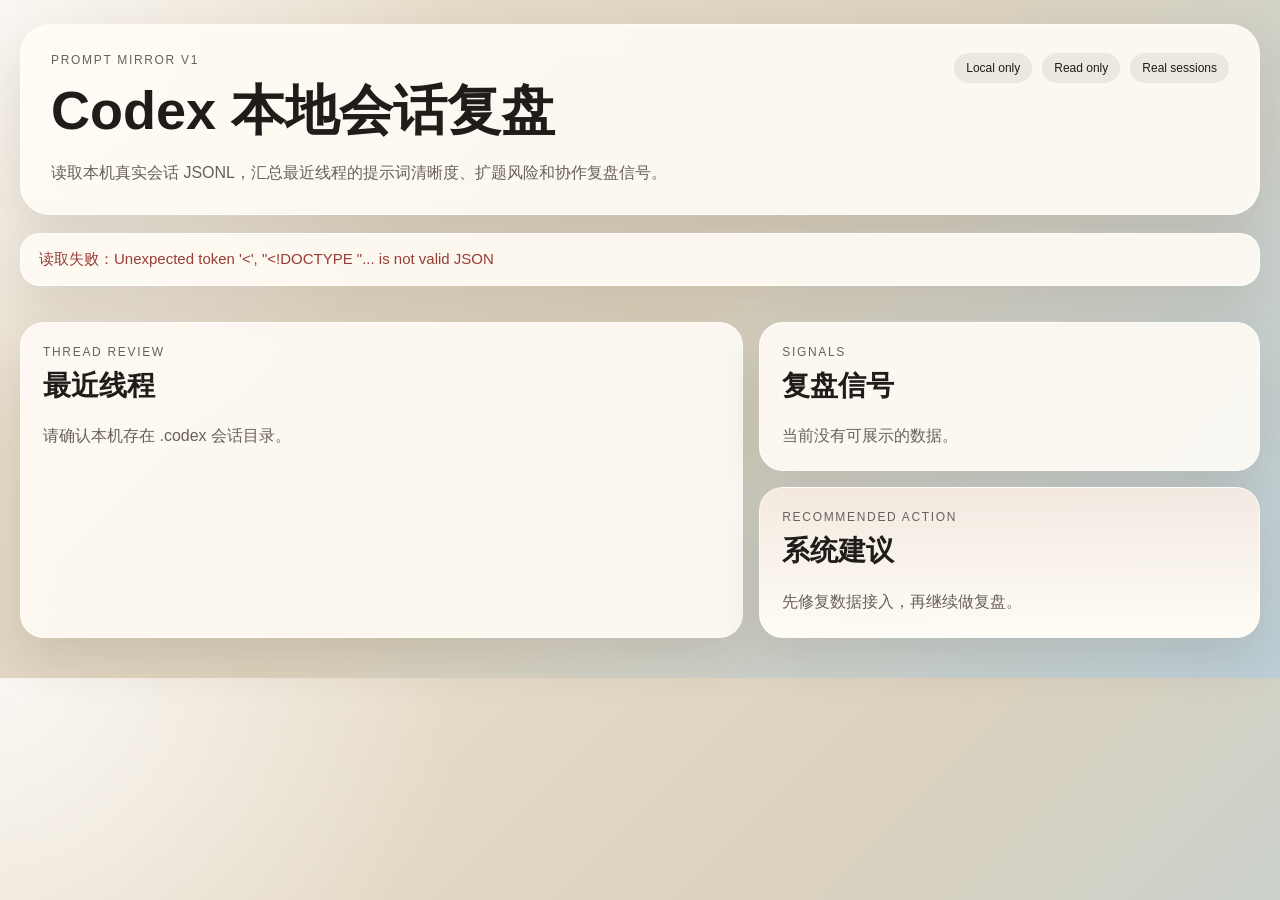
==== index.html @ 80b86099 "feat: publish prompt mirror demos and local prototype" ====
<!DOCTYPE html>
<html lang="zh-CN">
<head>
  <meta charset="UTF-8">
  <meta name="viewport" content="width=device-width, initial-scale=1.0">
  <title>Prompt Mirror</title>
  <link rel="stylesheet" href="./styles.css">
</head>
<body>
  <main class="shell">
    <section class="hero">
      <div>
        <p class="eyebrow">Prompt Mirror V1</p>
        <h1>Codex 本地会话复盘</h1>
        <p class="lede">读取本机真实会话 JSONL，汇总最近线程的提示词清晰度、扩题风险和协作复盘信号。</p>
      </div>
      <div class="hero-meta">
        <span class="pill">Local only</span>
        <span class="pill">Read only</span>
        <span class="pill">Real sessions</span>
      </div>
    </section>

    <section id="status" class="status-card loading">
      正在读取本地 Codex 会话...
    </section>

    <section class="stats-grid" id="overview"></section>

    <section class="content-grid">
      <article class="panel">
        <div class="panel-head">
          <div>
            <p class="label">Thread Review</p>
            <h2>最近线程</h2>
          </div>
          <span id="rootHint" class="hint"></span>
        </div>
        <div id="threadList" class="thread-list"></div>
      </article>

      <aside class="side-stack">
        <article class="panel">
          <div class="panel-head">
            <div>
              <p class="label">Signals</p>
              <h2>复盘信号</h2>
            </div>
          </div>
          <div id="signals" class="signal-list"></div>
        </article>

        <article class="panel accent-panel">
          <div class="panel-head">
            <div>
              <p class="label">Recommended Action</p>
              <h2>系统建议</h2>
            </div>
          </div>
          <div id="actionBlock" class="action-block"></div>
        </article>
      </aside>
    </section>
  </main>
  <script src="./app.js"></script>
</body>
</html>
---- styles.css ----
:root {
  --bg: #ece4d5;
  --panel: rgba(255, 252, 245, 0.9);
  --line: rgba(41, 34, 28, 0.12);
  --text: #1f1c19;
  --muted: #68615a;
  --accent: #9f4328;
  --accent-soft: rgba(159, 67, 40, 0.12);
  --good: #2d7252;
  --warn: #a56b1c;
  --danger: #973d35;
  --shadow: 0 20px 50px rgba(53, 35, 20, 0.12);
  --radius: 24px;
}

* {
  box-sizing: border-box;
}

body {
  margin: 0;
  font-family: "Segoe UI", "PingFang SC", "Microsoft YaHei", sans-serif;
  color: var(--text);
  background:
    radial-gradient(circle at top left, rgba(255,255,255,0.72), transparent 32%),
    linear-gradient(135deg, #ede3d3 0%, #ddd2bd 48%, #bccfd7 100%);
}

.shell {
  width: min(1240px, calc(100vw - 32px));
  margin: 24px auto 40px;
}

.hero,
.panel,
.stat-card,
.status-card {
  background: var(--panel);
  border: 1px solid rgba(255,255,255,0.7);
  box-shadow: var(--shadow);
  backdrop-filter: blur(12px);
}

.hero {
  border-radius: 30px;
  padding: 28px 30px;
  display: flex;
  justify-content: space-between;
  gap: 20px;
  align-items: flex-start;
}

.eyebrow,
.label {
  margin: 0 0 8px;
  text-transform: uppercase;
  letter-spacing: 0.14em;
  font-size: 12px;
  color: var(--muted);
}

h1, h2, h3, p {
  margin: 0;
}

h1 {
  font-size: clamp(32px, 5vw, 54px);
  margin-bottom: 12px;
}

h2 {
  font-size: 28px;
}

.lede {
  max-width: 760px;
  line-height: 1.6;
  color: var(--muted);
}

.hero-meta {
  display: flex;
  flex-wrap: wrap;
  gap: 10px;
  justify-content: flex-end;
}

.pill,
.mini-pill {
  border-radius: 999px;
  padding: 8px 12px;
  font-size: 12px;
  background: rgba(31, 28, 25, 0.07);
}

.mini-pill.neutral {
  color: var(--muted);
}

.status-card {
  margin: 18px 0;
  border-radius: 20px;
  padding: 16px 18px;
  font-size: 15px;
}

.status-card.loading {
  color: var(--muted);
}

.status-card.ready {
  color: var(--good);
}

.status-card.error {
  color: var(--danger);
}

.stats-grid {
  display: grid;
  grid-template-columns: repeat(3, 1fr);
  gap: 16px;
  margin-bottom: 18px;
}

.stat-card,
.panel {
  border-radius: var(--radius);
  padding: 22px;
}

.stat-card h3 {
  font-size: 42px;
  margin-bottom: 8px;
}

.stat-card p:last-child {
  color: var(--muted);
  line-height: 1.5;
}

.content-grid {
  display: grid;
  grid-template-columns: 1.3fr 0.9fr;
  gap: 16px;
}

.side-stack {
  display: grid;
  gap: 16px;
}

.panel-head {
  display: flex;
  justify-content: space-between;
  gap: 16px;
  margin-bottom: 18px;
}

.hint {
  color: var(--muted);
  font-size: 12px;
  max-width: 300px;
  text-align: right;
  line-height: 1.4;
}

.thread-list,
.signal-list {
  display: grid;
  gap: 14px;
}

.thread-item {
  border-radius: 20px;
  border: 1px solid var(--line);
  background: rgba(255,255,255,0.7);
  padding: 16px;
}

.thread-item.good {
  border-left: 6px solid var(--good);
}

.thread-item.warn {
  border-left: 6px solid var(--warn);
}

.thread-item.danger {
  border-left: 6px solid var(--danger);
}

.thread-top {
  display: flex;
  justify-content: space-between;
  gap: 16px;
  margin-bottom: 12px;
}

.subtle,
.thread-meta,
.signal-item p,
.thread-prompt,
.empty,
.action-block {
  color: var(--muted);
}

.thread-prompt {
  line-height: 1.55;
  margin-bottom: 12px;
}

.thread-meta {
  display: flex;
  flex-wrap: wrap;
  gap: 12px;
  font-size: 13px;
  margin-bottom: 10px;
}

.flag-row {
  display: flex;
  flex-wrap: wrap;
  gap: 8px;
}

.score-box {
  min-width: 72px;
  text-align: right;
}

.score-box strong {
  display: block;
  font-size: 28px;
}

.score-box span {
  font-size: 12px;
  color: var(--muted);
}

.signal-item {
  border-radius: 18px;
  padding: 14px;
  border: 1px solid var(--line);
  background: rgba(255,255,255,0.68);
}

.signal-item h3 {
  margin-bottom: 8px;
  font-size: 18px;
}

.accent-panel {
  background:
    linear-gradient(180deg, rgba(159,67,40,0.08), rgba(255,252,245,0.92)),
    var(--panel);
}

.action-block {
  line-height: 1.7;
  font-size: 16px;
}

.empty {
  line-height: 1.6;
}

@media (max-width: 980px) {
  .hero,
  .content-grid,
  .stats-grid {
    grid-template-columns: 1fr;
    display: grid;
  }

  .hero {
    display: flex;
    flex-direction: column;
  }

  .hero-meta {
    justify-content: flex-start;
  }

  .hint {
    text-align: left;
    max-width: none;
  }
}
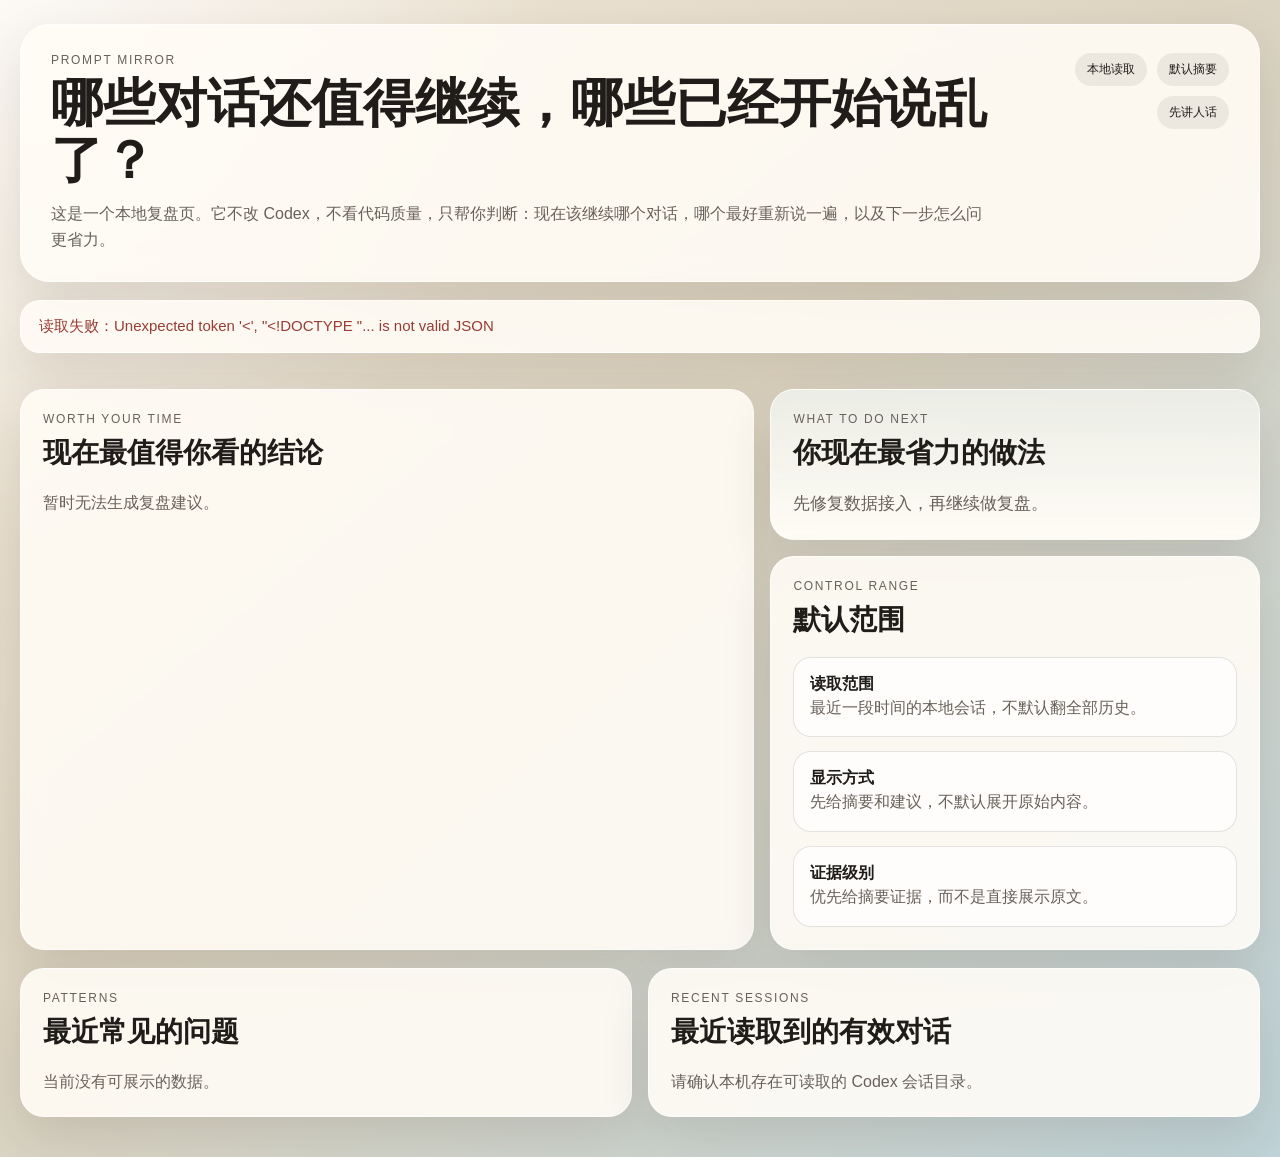
==== commit d54666c6: "feat: reframe public dashboard for non-technical users" ====
--- a/index.html
+++ b/index.html
@@ -10,56 +10,89 @@
   <main class="shell">
     <section class="hero">
       <div>
-        <p class="eyebrow">Prompt Mirror V1</p>
-        <h1>Codex 本地会话复盘</h1>
-        <p class="lede">读取本机真实会话 JSONL，汇总最近线程的提示词清晰度、扩题风险和协作复盘信号。</p>
+        <p class="eyebrow">Prompt Mirror</p>
+        <h1>哪些对话还值得继续，哪些已经开始说乱了？</h1>
+        <p class="lede">这是一个本地复盘页。它不改 Codex，不看代码质量，只帮你判断：现在该继续哪个对话，哪个最好重新说一遍，以及下一步怎么问更省力。</p>
       </div>
       <div class="hero-meta">
-        <span class="pill">Local only</span>
-        <span class="pill">Read only</span>
-        <span class="pill">Real sessions</span>
+        <span class="pill">本地读取</span>
+        <span class="pill">默认摘要</span>
+        <span class="pill">先讲人话</span>
       </div>
     </section>
 
-    <section id="status" class="status-card loading">
-      正在读取本地 Codex 会话...
-    </section>
+    <section id="status" class="status-card loading">正在读取本地会话并整理成复盘建议...</section>
 
-    <section class="stats-grid" id="overview"></section>
+    <section class="top-grid" id="overview"></section>
 
     <section class="content-grid">
       <article class="panel">
         <div class="panel-head">
           <div>
-            <p class="label">Thread Review</p>
-            <h2>最近线程</h2>
+            <p class="label">Worth Your Time</p>
+            <h2>现在最值得你看的结论</h2>
           </div>
           <span id="rootHint" class="hint"></span>
         </div>
-        <div id="threadList" class="thread-list"></div>
+        <div id="reviewCards" class="review-list"></div>
       </article>
 
       <aside class="side-stack">
-        <article class="panel">
-          <div class="panel-head">
-            <div>
-              <p class="label">Signals</p>
-              <h2>复盘信号</h2>
-            </div>
-          </div>
-          <div id="signals" class="signal-list"></div>
-        </article>
-
         <article class="panel accent-panel">
           <div class="panel-head">
             <div>
-              <p class="label">Recommended Action</p>
-              <h2>系统建议</h2>
+              <p class="label">What To Do Next</p>
+              <h2>你现在最省力的做法</h2>
             </div>
           </div>
           <div id="actionBlock" class="action-block"></div>
         </article>
+
+        <article class="panel">
+          <div class="panel-head">
+            <div>
+              <p class="label">Control Range</p>
+              <h2>默认范围</h2>
+            </div>
+          </div>
+          <div class="control-list">
+            <div class="control-item">
+              <strong>读取范围</strong>
+              <p>最近一段时间的本地会话，不默认翻全部历史。</p>
+            </div>
+            <div class="control-item">
+              <strong>显示方式</strong>
+              <p>先给摘要和建议，不默认展开原始内容。</p>
+            </div>
+            <div class="control-item">
+              <strong>证据级别</strong>
+              <p>优先给摘要证据，而不是直接展示原文。</p>
+            </div>
+          </div>
+        </article>
       </aside>
+    </section>
+
+    <section class="bottom-grid">
+      <article class="panel">
+        <div class="panel-head">
+          <div>
+            <p class="label">Patterns</p>
+            <h2>最近常见的问题</h2>
+          </div>
+        </div>
+        <div id="signals" class="signal-list"></div>
+      </article>
+
+      <article class="panel">
+        <div class="panel-head">
+          <div>
+            <p class="label">Recent Sessions</p>
+            <h2>最近读取到的有效对话</h2>
+          </div>
+        </div>
+        <div id="sessionList" class="session-list"></div>
+      </article>
     </section>
   </main>
   <script src="./app.js"></script>
--- a/styles.css
+++ b/styles.css
@@ -1,11 +1,10 @@
 :root {
-  --bg: #ece4d5;
   --panel: rgba(255, 252, 245, 0.9);
   --line: rgba(41, 34, 28, 0.12);
   --text: #1f1c19;
   --muted: #68615a;
-  --accent: #9f4328;
-  --accent-soft: rgba(159, 67, 40, 0.12);
+  --accent: #2f685f;
+  --accent-soft: rgba(47, 104, 95, 0.12);
   --good: #2d7252;
   --warn: #a56b1c;
   --danger: #973d35;
@@ -22,8 +21,8 @@
   font-family: "Segoe UI", "PingFang SC", "Microsoft YaHei", sans-serif;
   color: var(--text);
   background:
-    radial-gradient(circle at top left, rgba(255,255,255,0.72), transparent 32%),
-    linear-gradient(135deg, #ede3d3 0%, #ddd2bd 48%, #bccfd7 100%);
+    radial-gradient(circle at top left, rgba(255,255,255,0.74), transparent 32%),
+    linear-gradient(140deg, #f4eadc 0%, #ddd4c1 46%, #bfd3d8 100%);
 }
 
 .shell {
@@ -36,7 +35,7 @@
 .stat-card,
 .status-card {
   background: var(--panel);
-  border: 1px solid rgba(255,255,255,0.7);
+  border: 1px solid rgba(255,255,255,0.72);
   box-shadow: var(--shadow);
   backdrop-filter: blur(12px);
 }
@@ -59,12 +58,13 @@
   color: var(--muted);
 }
 
-h1, h2, h3, p {
+h1, h2, h3, p, strong {
   margin: 0;
 }
 
 h1 {
-  font-size: clamp(32px, 5vw, 54px);
+  font-size: clamp(32px, 5vw, 52px);
+  line-height: 1.1;
   margin-bottom: 12px;
 }
 
@@ -72,10 +72,17 @@
   font-size: 28px;
 }
 
-.lede {
-  max-width: 760px;
+.lede,
+.reason,
+.signal-item p,
+.session-card p,
+.control-item p,
+.evidence-box p,
+.step-box p,
+.empty,
+.action-block {
+  color: var(--muted);
   line-height: 1.6;
-  color: var(--muted);
 }
 
 .hero-meta {
@@ -93,10 +100,6 @@
   background: rgba(31, 28, 25, 0.07);
 }
 
-.mini-pill.neutral {
-  color: var(--muted);
-}
-
 .status-card {
   margin: 18px 0;
   border-radius: 20px;
@@ -104,23 +107,20 @@
   font-size: 15px;
 }
 
-.status-card.loading {
-  color: var(--muted);
-}
-
-.status-card.ready {
-  color: var(--good);
-}
-
-.status-card.error {
-  color: var(--danger);
-}
-
-.stats-grid {
+.status-card.loading { color: var(--muted); }
+.status-card.ready { color: var(--good); }
+.status-card.error { color: var(--danger); }
+
+.top-grid,
+.bottom-grid {
   display: grid;
   grid-template-columns: repeat(3, 1fr);
   gap: 16px;
   margin-bottom: 18px;
+}
+
+.bottom-grid {
+  grid-template-columns: 1fr 1fr;
 }
 
 .stat-card,
@@ -130,19 +130,15 @@
 }
 
 .stat-card h3 {
-  font-size: 42px;
+  font-size: 40px;
   margin-bottom: 8px;
 }
 
-.stat-card p:last-child {
-  color: var(--muted);
-  line-height: 1.5;
-}
-
 .content-grid {
   display: grid;
-  grid-template-columns: 1.3fr 0.9fr;
-  gap: 16px;
+  grid-template-columns: 1.2fr 0.8fr;
+  gap: 16px;
+  margin-bottom: 18px;
 }
 
 .side-stack {
@@ -150,133 +146,100 @@
   gap: 16px;
 }
 
+.panel-head,
+.review-head,
+.session-top {
+  display: flex;
+  justify-content: space-between;
+  gap: 16px;
+}
+
 .panel-head {
-  display: flex;
-  justify-content: space-between;
-  gap: 16px;
   margin-bottom: 18px;
 }
 
 .hint {
   color: var(--muted);
   font-size: 12px;
-  max-width: 300px;
+  max-width: 260px;
   text-align: right;
   line-height: 1.4;
 }
 
-.thread-list,
-.signal-list {
+.review-list,
+.signal-list,
+.session-list,
+.control-list {
   display: grid;
   gap: 14px;
 }
 
-.thread-item {
-  border-radius: 20px;
+.review-card,
+.signal-item,
+.session-card,
+.control-item,
+.evidence-box,
+.step-box {
+  border-radius: 18px;
+  padding: 16px;
   border: 1px solid var(--line);
-  background: rgba(255,255,255,0.7);
-  padding: 16px;
-}
-
-.thread-item.good {
-  border-left: 6px solid var(--good);
-}
-
-.thread-item.warn {
-  border-left: 6px solid var(--warn);
-}
-
-.thread-item.danger {
-  border-left: 6px solid var(--danger);
-}
-
-.thread-top {
-  display: flex;
-  justify-content: space-between;
-  gap: 16px;
-  margin-bottom: 12px;
-}
-
-.subtle,
-.thread-meta,
-.signal-item p,
-.thread-prompt,
-.empty,
-.action-block {
-  color: var(--muted);
-}
-
-.thread-prompt {
-  line-height: 1.55;
-  margin-bottom: 12px;
-}
-
-.thread-meta {
+  background: rgba(255,255,255,0.72);
+}
+
+.review-card {
+  display: grid;
+  gap: 12px;
+}
+
+.review-head h3,
+.signal-item h3,
+.session-card h3,
+.control-item strong,
+.evidence-box strong,
+.step-box strong {
+  margin-bottom: 4px;
+}
+
+.evidence-box {
+  background: rgba(47,104,95,0.07);
+}
+
+.step-box {
+  background: rgba(255,255,255,0.88);
+}
+
+.session-top span,
+.session-meta,
+.hint {
+  color: var(--muted);
+  font-size: 13px;
+}
+
+.session-meta {
   display: flex;
   flex-wrap: wrap;
-  gap: 12px;
-  font-size: 13px;
-  margin-bottom: 10px;
-}
-
-.flag-row {
-  display: flex;
-  flex-wrap: wrap;
-  gap: 8px;
-}
-
-.score-box {
-  min-width: 72px;
-  text-align: right;
-}
-
-.score-box strong {
-  display: block;
-  font-size: 28px;
-}
-
-.score-box span {
-  font-size: 12px;
-  color: var(--muted);
-}
-
-.signal-item {
-  border-radius: 18px;
-  padding: 14px;
-  border: 1px solid var(--line);
-  background: rgba(255,255,255,0.68);
-}
-
-.signal-item h3 {
-  margin-bottom: 8px;
-  font-size: 18px;
+  gap: 10px;
+  margin-top: 10px;
 }
 
 .accent-panel {
   background:
-    linear-gradient(180deg, rgba(159,67,40,0.08), rgba(255,252,245,0.92)),
+    linear-gradient(180deg, rgba(47,104,95,0.08), rgba(255,252,245,0.92)),
     var(--panel);
 }
 
 .action-block {
-  line-height: 1.7;
-  font-size: 16px;
-}
-
-.empty {
-  line-height: 1.6;
+  font-size: 17px;
 }
 
 @media (max-width: 980px) {
-  .hero,
+  .top-grid,
   .content-grid,
-  .stats-grid {
+  .bottom-grid {
     grid-template-columns: 1fr;
-    display: grid;
   }
 
   .hero {
-    display: flex;
     flex-direction: column;
   }
 
